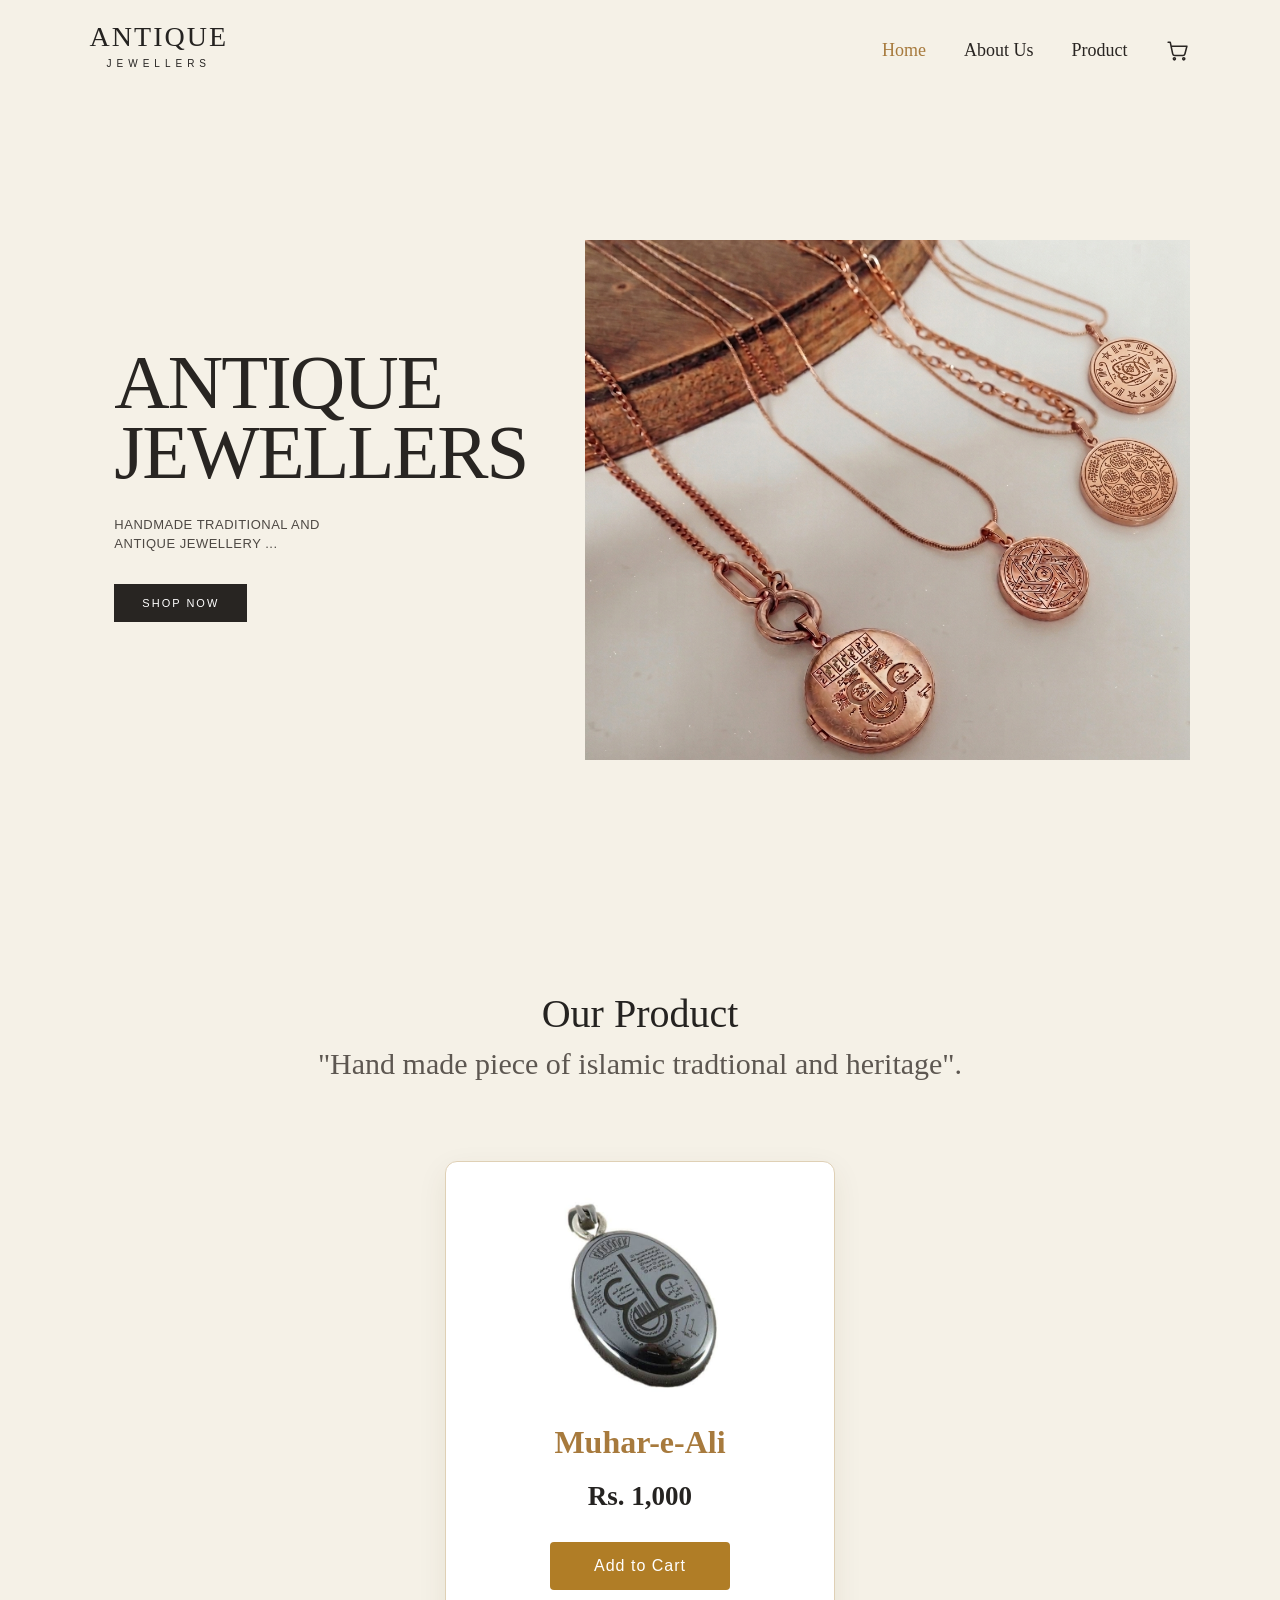
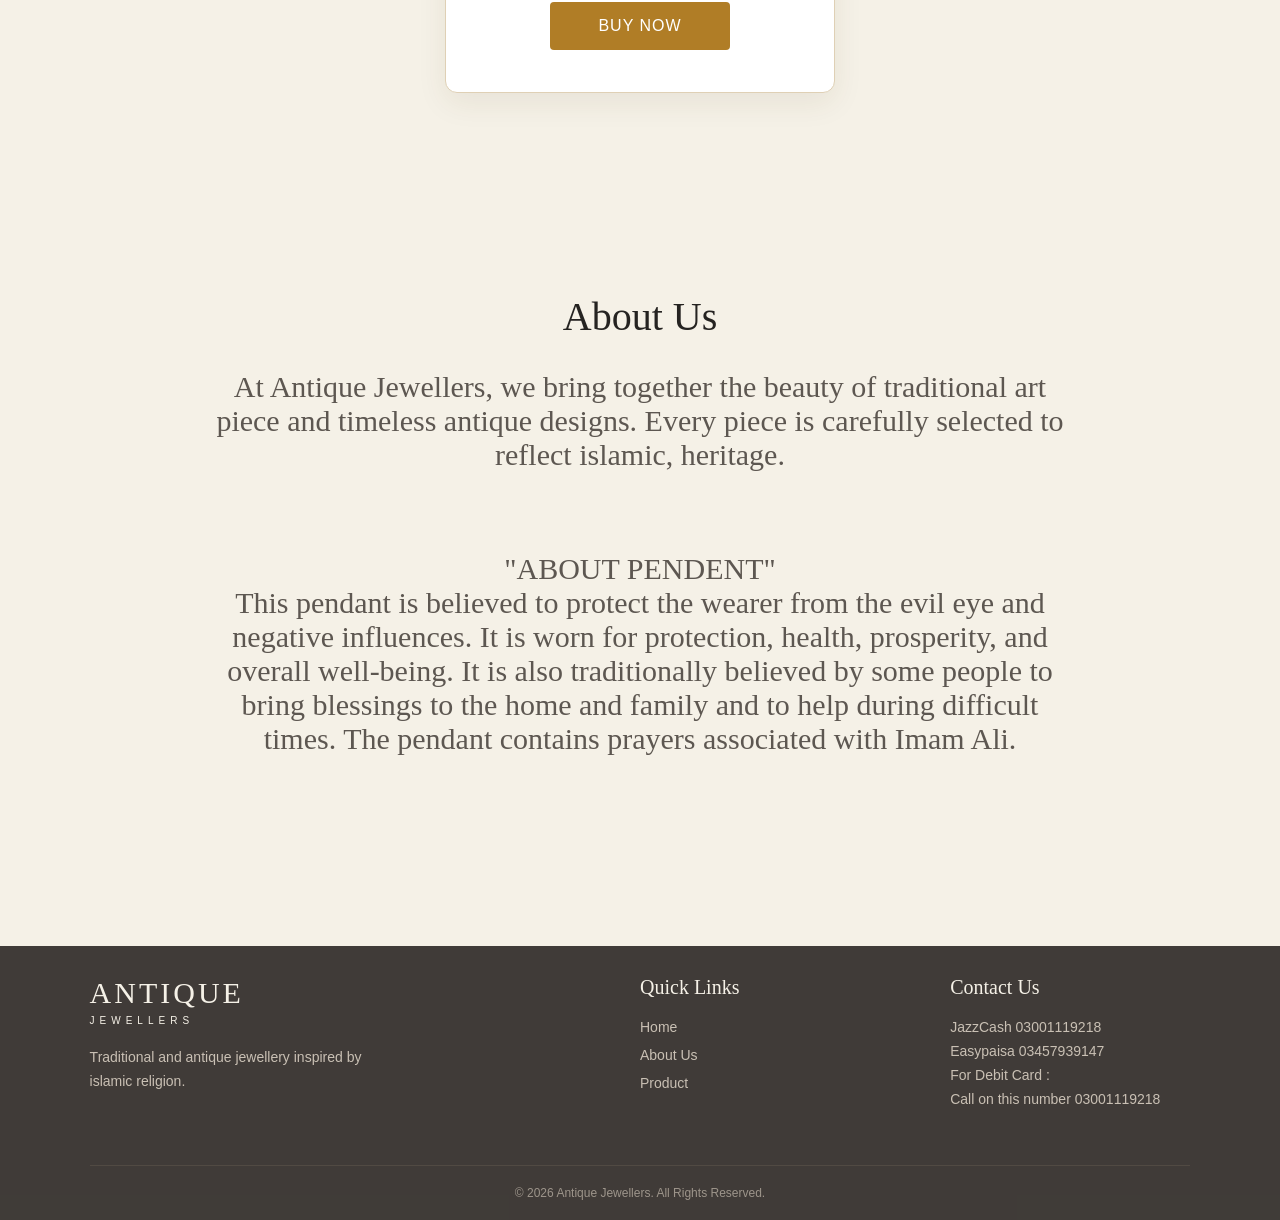
==== index.html @ 499dcda6 "Add files via upload" ====
<!doctype html>
<html lang="en">
  <head>
    <meta charset="UTF-8" />
    <meta name="viewport" content="width=device-width, initial-scale=1.0" />
    <title>Antique Jewellers</title>
    <link rel="stylesheet" href="style.css" />
  </head>
  <body>
    <section class="hero">
      <!-- Navigation -->
      <nav class="navbar">
        <a href="#" class="logo">
          ANTIQUE
          <span>JEWELLERS</span>
        </a>
        <div class="nav-links">
          <a href="#" class="active">Home</a>
          <a href="about.html">About Us</a>
          <a href="product.html">Product</a>
          <a href="#cart" class="cart" aria-label="Shopping Cart">
            <svg
              viewBox="0 0 24 24"
              width="25"
              height="25"
              fill="none"
              stroke="currentColor"
              stroke-width="1.5"
              stroke-linecap="round"
              stroke-linejoin="round"
            >
              <circle cx="9" cy="20" r="1"></circle>
              <circle cx="18" cy="20" r="1"></circle>
              <path
                d="M3 4h2l2.4 11.2a2 2 0 0 0 2 1.6h7.8a2 2 0 0 0 1.9-1.5L21 8H6"
              ></path>
            </svg>
          </a>
        </div>
      </nav>
      <!-- Hero Content -->
      <div class="hero-content">
        <div class="hero-text">
          <h1>
            ANTIQUE<br />
            JEWELLERS
          </h1>
          <p>
            HANDMADE TRADITIONAL AND<br />
            ANTIQUE JEWELLERY ...
          </p>
          <a href="#shop" class="shop-btn"> SHOP NOW </a>
        </div>
        <!-- Jewellery Image -->
        <div class="hero-image">
          <img
            src="Gemini_Generated_Image_szv0ytszv0ytszv0.jpg"
            alt="Antique Jewellery"
          />
        </div>
      </div>
    </section>
    <!-- Jewellery Collection -->
    <section class="collection" id="shop">
      <div class="collection-heading">
        <h2>Our Product</h2>
        <p>"Hand made piece of islamic tradtional and heritage".</p>
      </div>
      <div class="product-grid">
        <!-- Product Card -->
        <div class="product-card">
          <div class="product-image">
            <img
              src="WhatsApp Image 2026-09-15 at 11.49.54 AM.jpeg"
              alt="Muhar-e-Ali"
            />
          </div>
          <h3>Muhar-e-Ali</h3>
          <p class="price">Rs. 1,000</p>
          <button class="cart-btn">Add to Cart</button>
          <a href="checkout.html" class="buy-btn"> BUY NOW </a>
        </div>
      </div>
    </section>
    <!-- About us  -->
    <section id="about" class="about-section">
      <div class="about-text">
        <h2>About Us</h2>
        <p>
          At Antique Jewellers, we bring together the beauty of traditional art
          piece and timeless antique designs. Every piece is carefully selected
          to reflect islamic, heritage.
        </p>
        <p>
          "ABOUT PENDENT" <br />
          This pendant is believed to protect the wearer from the evil eye and
          negative influences. It is worn for protection, health, prosperity,
          and overall well-being. It is also traditionally believed by some
          people to bring blessings to the home and family and to help during
          difficult times. The pendant contains prayers associated with Imam
          Ali.
        </p>
      </div>
    </section>
    <footer class="footer">

    <div class="footer-content">

        <div class="footer-brand">
            <h2>ANTIQUE</h2>
            <span>JEWELLERS</span>

            <p>
                Traditional and antique jewellery
                inspired by islamic religion.
            </p>
        </div>


        <div class="footer-links">

            <h3>Quick Links</h3>

            <a href="#">Home</a>
            <a href="#about">About Us</a>
            <a href="#shop">Product</a>
            

        </div>


        <div class="footer-contact">

            <h3>Contact Us</h3>

            <p>JazzCash 03001119218</p>
            <p>Easypaisa 03457939147</p>

            <p>For Debit Card :</p>
            <p> Call on this number 03001119218</p>

        </div>

    </div>


    <div class="footer-bottom">

        <p>
            © 2026 Antique Jewellers. All Rights Reserved.
        </p>

    </div>

</footer>
  </body>
</html>
---- style.css ----
* {
    margin: 0;
    padding: 0;
    box-sizing: border-box;
}

body {
    font-family: Arial, sans-serif;
    background: #f5f1e7;
    color: #282522;
}
.hero {
    min-height: 100vh;
    width: 100%;
    background: #f5f1e7;
    padding: 0 7%;
}
/* =========================
   NAVBAR
========================= */
.navbar {
    height: 100px;
    display: flex;
    align-items: center;
    justify-content: space-between;
}
/* Logo */
.logo {
    text-decoration: none;
    color: #252321;

    font-family: Georgia, serif;
    font-size: 28px;
    letter-spacing: 2px;
    line-height: 20px;
}

.logo span {
    display: block;
    text-align: center;
    font-family: Arial, sans-serif;
    font-size: 10px;
    letter-spacing: 5px;
    margin-top: 7px;
}
/* Navigation links */
.nav-links {
    display: flex;
    align-items: center;
    gap: 38px;
}

.nav-links a {
    text-decoration: none;
    color: #292522;
    font-family: Georgia, serif;
    font-size: 18px;
    transition: 0.3s;
}

.nav-links a:hover,
.nav-links a.active {
    color: #a77a3d;
}
/* Cart */
.nav-links .cart {
    color: #292522;
    display: flex;
    align-items: center;
}

.nav-links .cart:hover {
    color: #a77a3d;
}
/* =========================
   HERO CONTENT
========================= */
.hero-content {
    min-height: calc(100vh - 100px);
    display: grid;
    grid-template-columns: 45% 55%;
    align-items: center;
}
/* Left side */
.hero-text {
    padding-left: 5%;
    padding-bottom: 30px;
}

.hero-text h1 {
    font-family: Italiana sans-serif;
    font-size: clamp(55px, 6vw, 82px);
    font-weight: normal;
    line-height: 0.9;
    letter-spacing: -2px;
    margin-bottom: 28px;
}
.hero-text p {
    font-size: 13px;
    line-height: 1.5;
    letter-spacing: 0.5px;
    color: #4e4944;
    margin-bottom: 30px;
}
/* Shop button */
.shop-btn {
    display: inline-block;
    text-decoration: none;
    background: #282522;
    color: #fff;
    padding: 13px 28px;
    font-size: 11px;
    letter-spacing: 2px;
    transition: 0.3s;
}
.shop-btn:hover {
    background: #a77a3d;
}
/* =========================
   IMAGE
========================= */

.hero-image {
    height: 520px;
    overflow: hidden;
}

.hero-image img {
    width: 100%;
    height: 100%;
    object-fit: cover;
    display: block;
}
/* =========================
   OTHER SECTIONS
========================= */

.simple-section {
    min-height: 300px;
    padding: 80px 10%;
    text-align: center;
    background: #fff;
}

.simple-section h2 {
    font-family: Georgia, serif;
    font-size: 35px;
    font-weight: normal;
    margin-bottom: 15px;
}

.simple-section p {
    color: #666;
}
/* =========================
   MOBILE
========================= */
@media (max-width: 768px) {
    .hero {
        padding: 0 5%;
    }
    .navbar {
        height: 85px;
    }
    .logo {
        font-size: 21px;
    }
    .nav-links {
        gap: 15px;
    }
    .nav-links a {
        font-size: 12px;
    }
    .nav-links .cart {
        font-size: 18px;
    }
    .hero-content {
        grid-template-columns: 1fr;
        padding-top: 30px;
    }
    .hero-text {
        padding: 40px 0;
        text-align: center;
    }
    .hero-text h1 {
        font-size: 55px;
    }
    .hero-image {
        height: 400px;
    }
}
/* =========================
   our product
========================= */

.collection {
    width: 100%;
    min-height: 750px;
    padding: 90px 5%;
    background: #f5f1e7;
    text-align: center;
}
/* Collection Heading */
.collection-heading h2 {
    font-family: Georgia, serif;
    font-size: 40px;
    font-weight: normal;
    color: #252321;
    margin-bottom: 10px;
}
.collection-heading p {
    font-family: Georgia, serif;
    font-size: 30px;
    color: #5d5751;
    margin-bottom: 80px;
}
/* Product Grid */
.product-grid {
    display: flex;
    justify-content: center;
    align-items: center;
}
/* Product Card */
.product-card {
    width: 390px;
    min-height: 500px;
    padding: 30px;
    background: #ffffff;
    border: 1px solid #dfd0b5;
    border-radius: 12px;
    box-shadow: 0 10px 30px rgba(80, 60, 30, 0.08);
    transition: 0.3s;
}
.product-card:hover {
    transform: translateY(-8px);
    box-shadow: 0 15px 35px rgba(80, 60, 30, 0.15);
}
/* Product Image */
.product-image {
    width: 100%;
    height: 230px;
    margin-bottom: 2px;
    display: flex;
    justify-content: center;
    align-items: center;
    overflow: hidden;
}
.product-image img {
    width: 100%;
    height: 100%;
    object-fit: contain;
    display: block;
}
/* Product Name */
.product-card h3 {
    font-family: Georgia, serif;
    font-size: 32px;
    color: #a77a3d;
    margin-bottom: 20px;
}
/* Price */
.product-card .price {
    font-family: Georgia, serif;
    font-size: 27px;
    font-weight: bold;
    color: #252321;
    margin-bottom: 30px;
}
/* Buttons */
.cart-btn,
.buy-btn {
    display: block;
    width: 180px;
    margin: 0 auto 12px;
    padding: 15px;
    border: none;
    background: #b07d26;
    color: white;
    font-size: 16px;
    letter-spacing: 1px;
    cursor: pointer;
    border-radius: 4px;
    transition: 0.3s;
    text-decoration: none;
    text-align: center;
}

.cart-btn:hover,
.buy-btn:hover {
    background: #292522;
}
/* Mobile */
@media (max-width: 600px) {
    .collection {
        padding: 70px 5%;
    }
    .collection-heading h2 {
        font-size: 42px;
    }
    .collection-heading p {
        font-size: 17px;
        margin-bottom: 50px;
    }
    .product-card {
        width: 100%;
        max-width: 390px;
    }
}
/* =========================
   ABOUT US
========================= */

.about-section {
    width: 100%;
    padding: 110px 8%;
    background: #f5f1e7;
    text-align: center;
}

.about-text {
    max-width: 850px;
    margin: 0 auto;
}
.about-text h2 {
    font-family: Georgia, serif;
    font-size: 40px;
    font-weight: normal;
    color: #252321;
    margin-bottom: 10px;
    margin-bottom: 30px;
}
.about-text p:not(.about-small-title) {
    font-family: Georgia, serif;
    font-size: 30px;
    color: #5d5751;
    margin-bottom: 80px;
}

.footer {
    background:#292522e2;
    color: #f5f1e7;
    padding: 30px 7% 20px;
}

.footer-content {
    max-width: 1200px;
    margin: auto;
    display: grid;
    grid-template-columns: 2fr 1fr 1fr;
    gap: 70px;
}

.footer-brand h2 {
    font-family: Georgia, serif;
    font-size: 30px;
    font-weight: normal;
    letter-spacing: 3px;
}

.footer-brand span {
    display: block;
    font-size: 10px;
    letter-spacing: 5px;
    margin-top: 5px;
}

.footer-brand p {
    max-width: 300px;
    margin-top: 20px;
    color: #c9c0b4;
    line-height: 1.7;
    font-size: 14px;
}

.footer h3 {
    font-family: Georgia, serif;
    font-size: 20px;
    font-weight: normal;
    margin-bottom: 20px;
}

.footer-links a {
    display: block;
    color: #c9c0b4;
    text-decoration: none;
    margin-bottom: 12px;
    font-size: 14px;
}

.footer-links a:hover {
    color: #a77a3d;
}

.footer-contact p {
    color: #c9c0b4;
    font-size: 14px;
    margin-bottom: 8px;
}

.footer-bottom {
    max-width: 1200px;
    margin: 50px auto 0;
    padding-top: 20px;
    border-top: 1px solid #514a43;
    text-align: center;
}

.footer-bottom p {
    color: #9d958b;
    font-size: 12px;
}


/* Mobile */

@media (max-width: 700px) {

    .footer-content {
        grid-template-columns: 1fr;
        gap: 40px;
    }

    .footer {
        padding: 50px 7% 20px;
    }

}
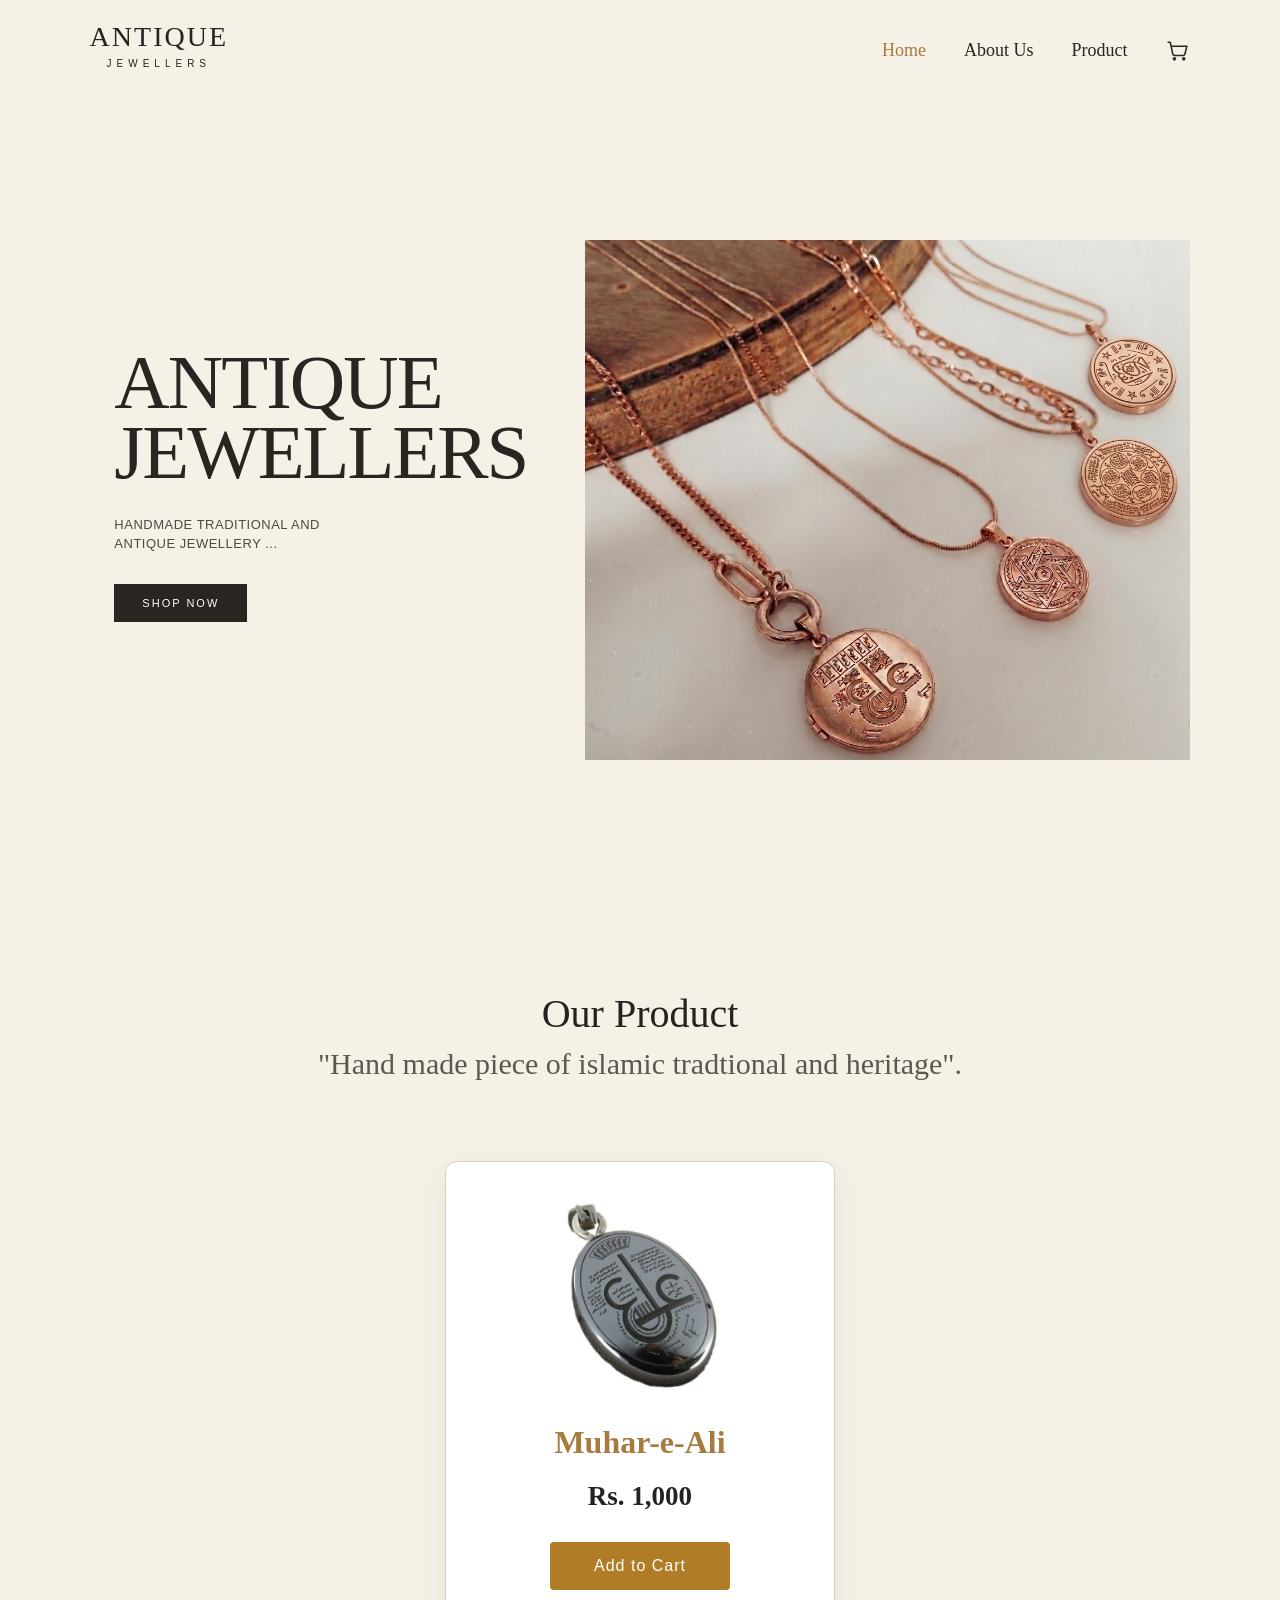
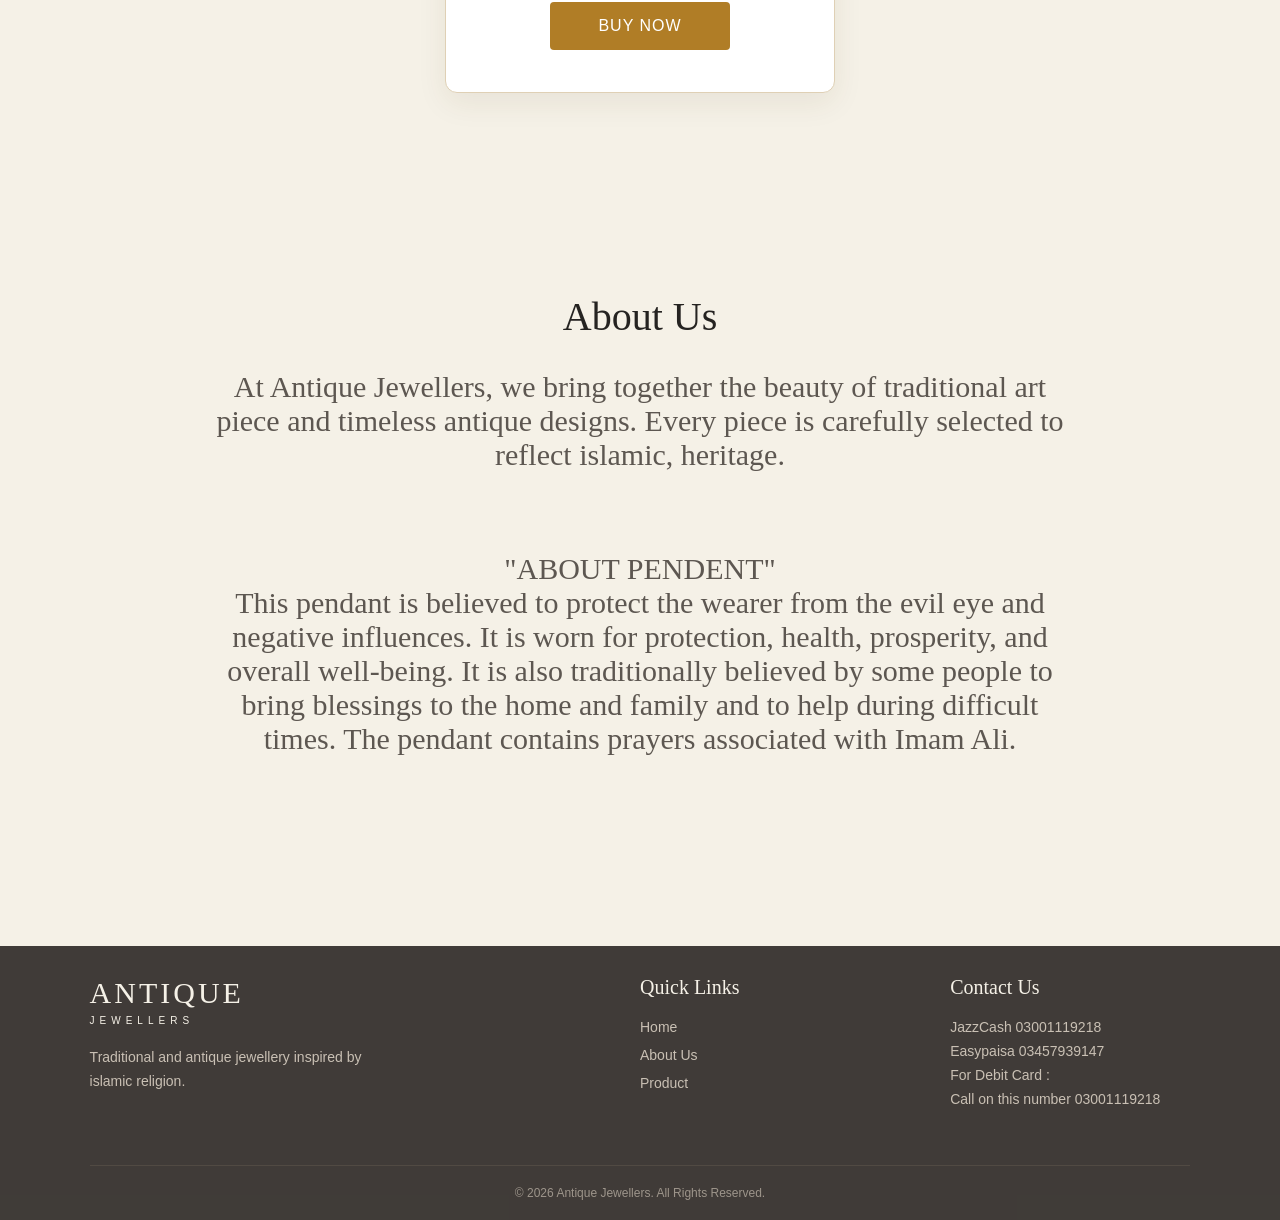
==== commit c3b4cc27: "Update index.html" ====
--- a/index.html
+++ b/index.html
@@ -54,7 +54,7 @@
         <!-- Jewellery Image -->
         <div class="hero-image">
           <img
-            src="Gemini_Generated_Image_szv0ytszv0ytszv0.jpg"
+            src="Gemini_Generated_Image_szv0ytszv0ytszv0-compressed.jpg"
             alt="Antique Jewellery"
           />
         </div>
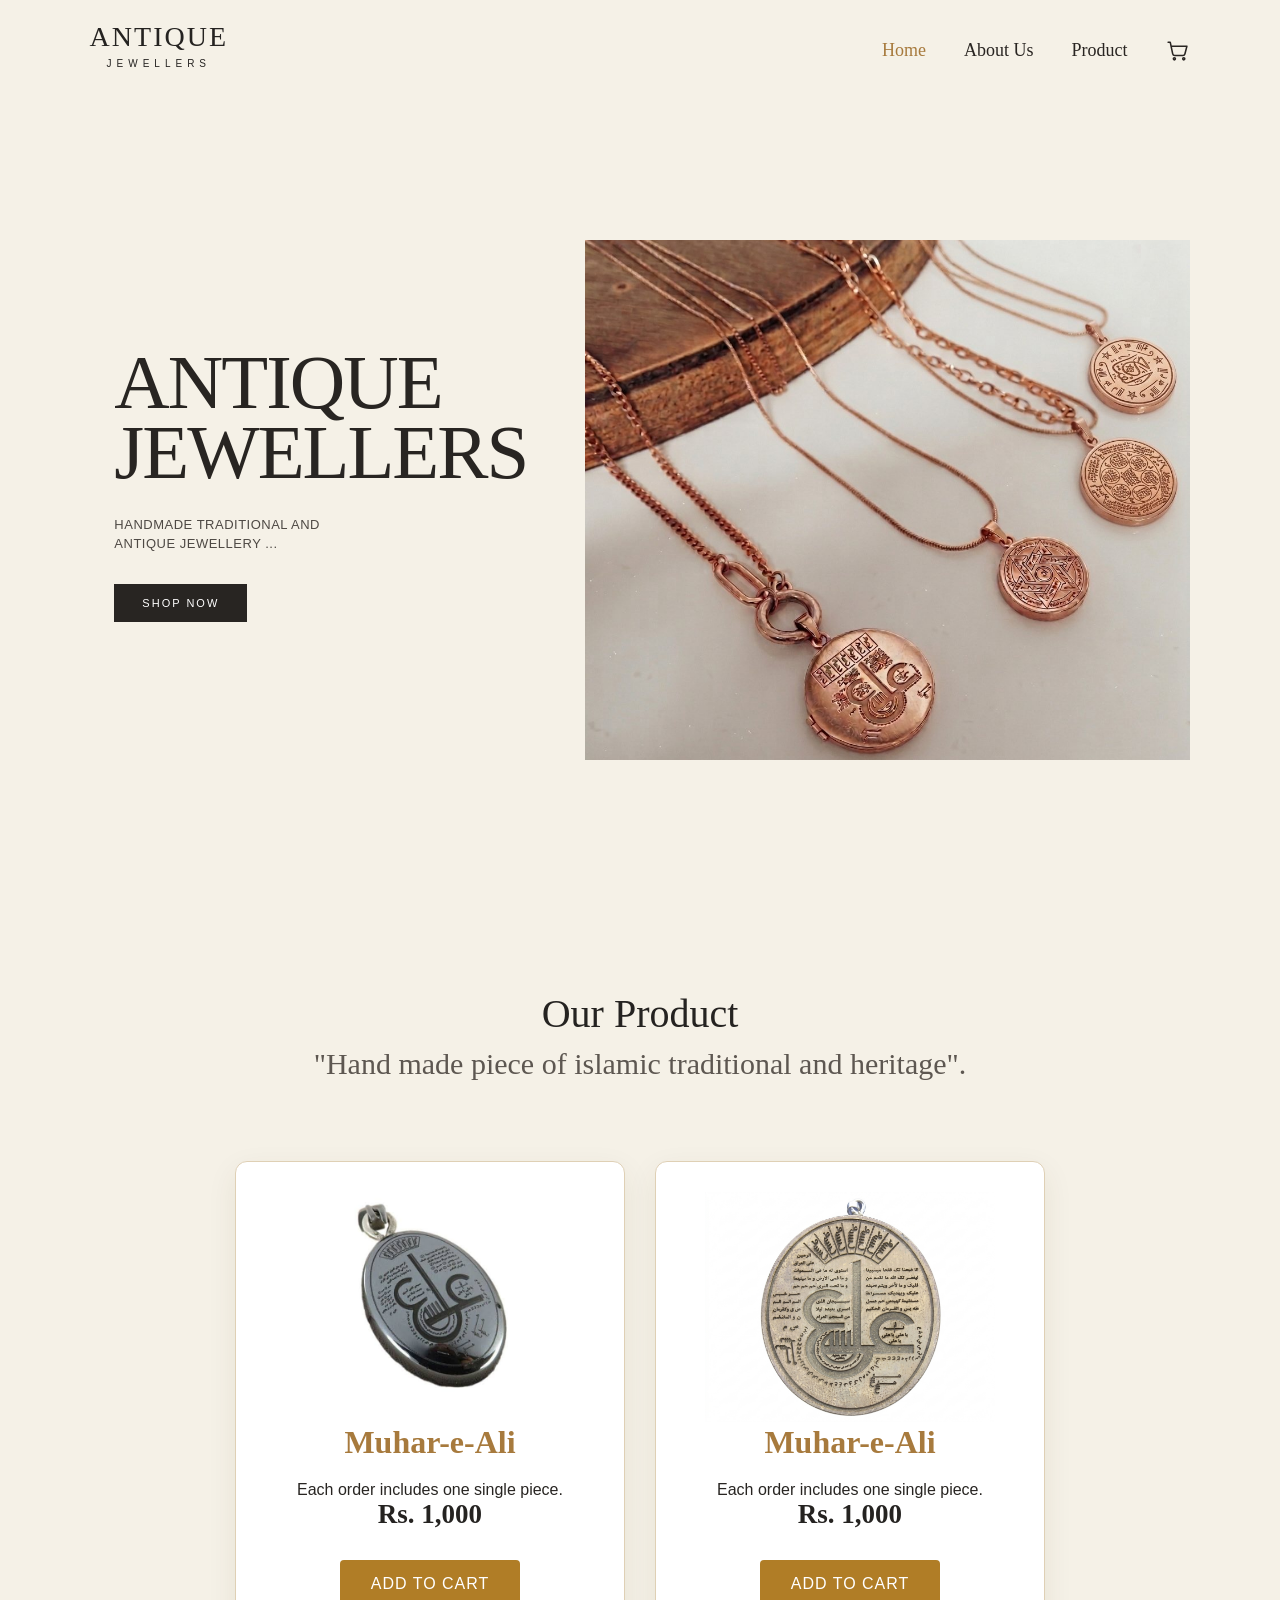
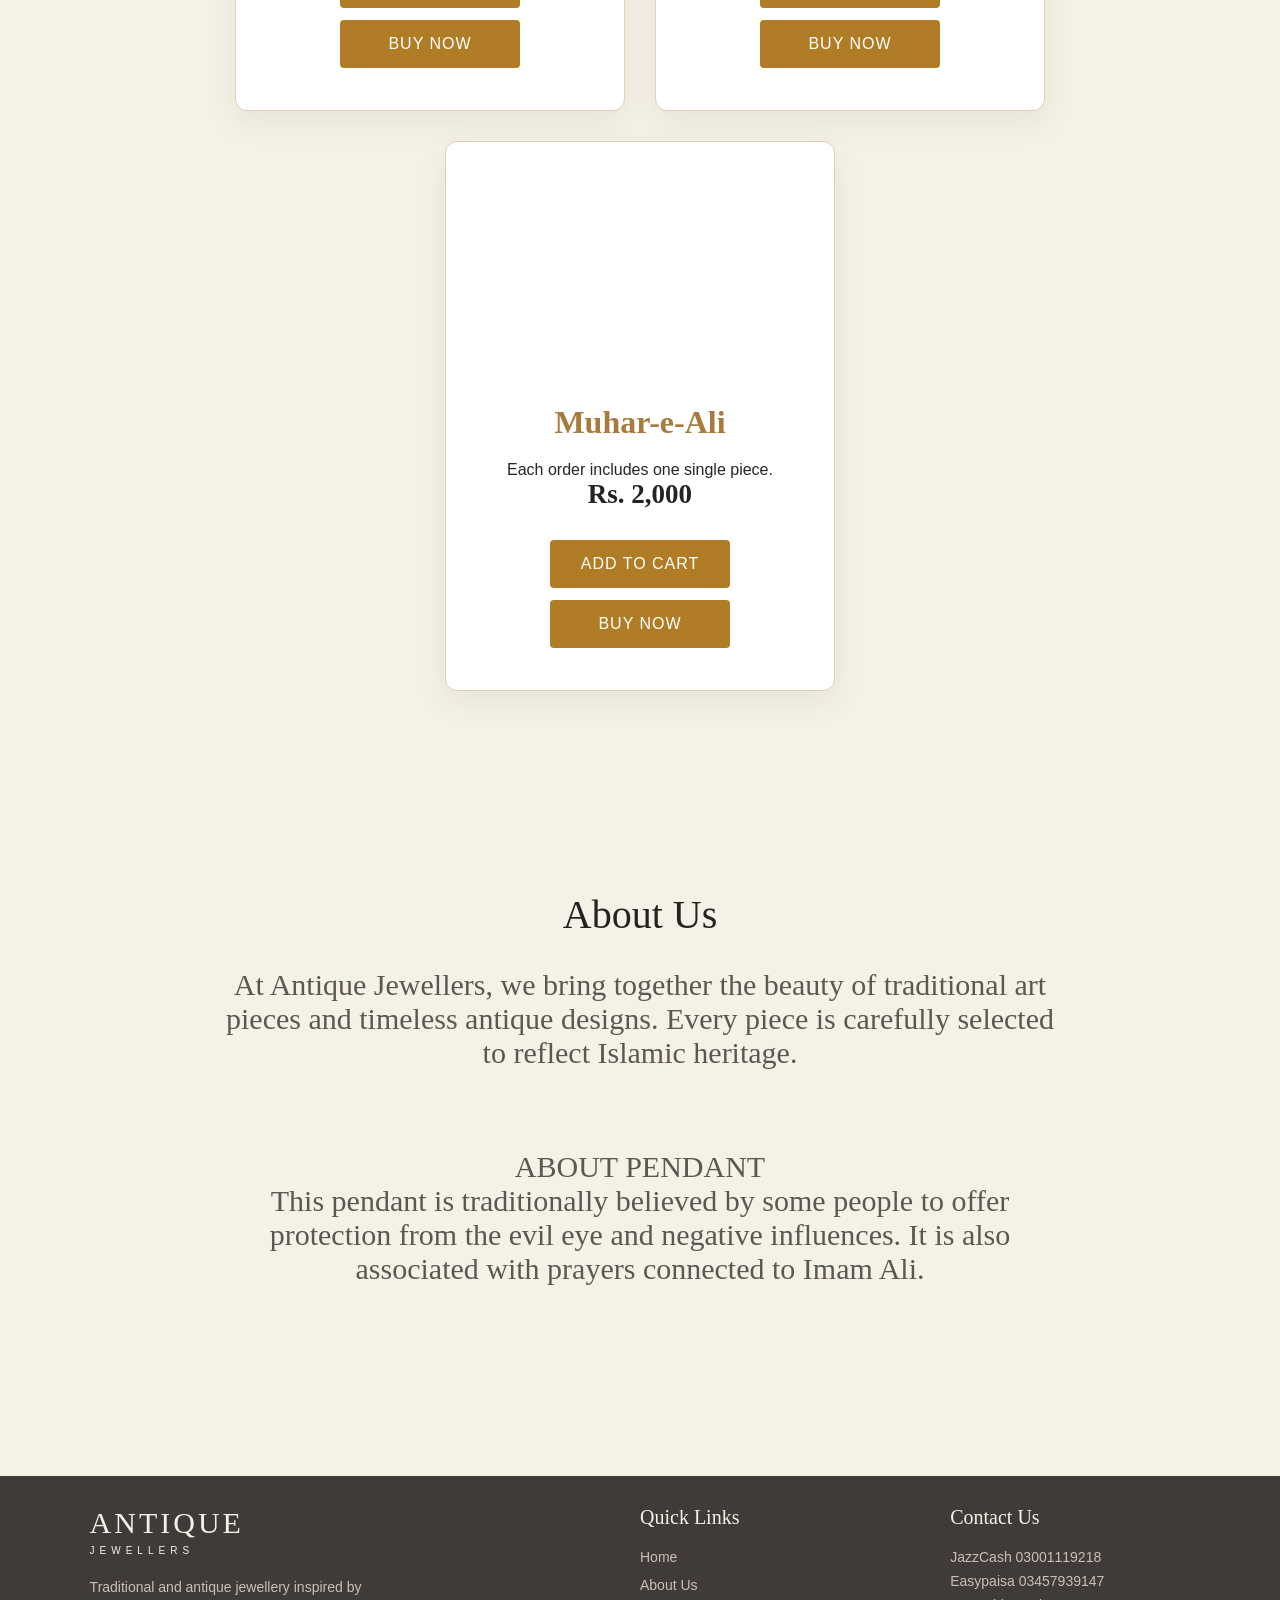
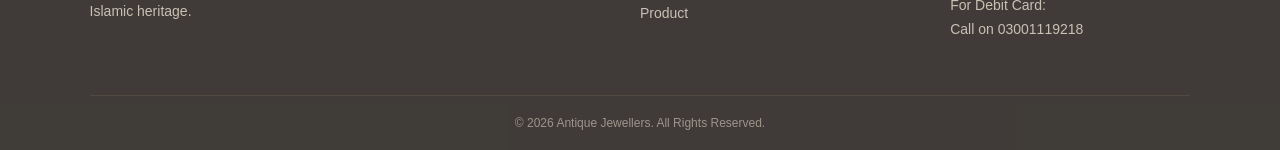
==== commit 831f7fd1: "Updated Antique Jewellers Website" ====
--- a/index.html
+++ b/index.html
@@ -1,157 +1,428 @@
-<!doctype html>
-<html lang="en">
-  <head>
-    <meta charset="UTF-8" />
-    <meta name="viewport" content="width=device-width, initial-scale=1.0" />
-    <title>Antique Jewellers</title>
-    <link rel="stylesheet" href="style.css" />
-  </head>
-  <body>
-    <section class="hero">
-      <!-- Navigation -->
-      <nav class="navbar">
-        <a href="#" class="logo">
-          ANTIQUE
-          <span>JEWELLERS</span>
-        </a>
-        <div class="nav-links">
-          <a href="#" class="active">Home</a>
-          <a href="about.html">About Us</a>
-          <a href="product.html">Product</a>
-          <a href="#cart" class="cart" aria-label="Shopping Cart">
-            <svg
-              viewBox="0 0 24 24"
-              width="25"
-              height="25"
-              fill="none"
-              stroke="currentColor"
-              stroke-width="1.5"
-              stroke-linecap="round"
-              stroke-linejoin="round"
-            >
-              <circle cx="9" cy="20" r="1"></circle>
-              <circle cx="18" cy="20" r="1"></circle>
-              <path
-                d="M3 4h2l2.4 11.2a2 2 0 0 0 2 1.6h7.8a2 2 0 0 0 1.9-1.5L21 8H6"
-              ></path>
-            </svg>
-          </a>
-        </div>
-      </nav>
-      <!-- Hero Content -->
-      <div class="hero-content">
-        <div class="hero-text">
-          <h1>
-            ANTIQUE<br />
-            JEWELLERS
-          </h1>
-          <p>
-            HANDMADE TRADITIONAL AND<br />
-            ANTIQUE JEWELLERY ...
-          </p>
-          <a href="#shop" class="shop-btn"> SHOP NOW </a>
-        </div>
-        <!-- Jewellery Image -->
-        <div class="hero-image">
-          <img
-            src="Gemini_Generated_Image_szv0ytszv0ytszv0-compressed.jpg"
-            alt="Antique Jewellery"
-          />
-        </div>
-      </div>
-    </section>
-    <!-- Jewellery Collection -->
-    <section class="collection" id="shop">
-      <div class="collection-heading">
-        <h2>Our Product</h2>
-        <p>"Hand made piece of islamic tradtional and heritage".</p>
-      </div>
-      <div class="product-grid">
-        <!-- Product Card -->
-        <div class="product-card">
-          <div class="product-image">
-            <img
-              src="WhatsApp Image 2026-09-15 at 11.49.54 AM.jpeg"
-              alt="Muhar-e-Ali"
-            />
-          </div>
-          <h3>Muhar-e-Ali</h3>
-          <p class="price">Rs. 1,000</p>
-          <button class="cart-btn">Add to Cart</button>
-          <a href="checkout.html" class="buy-btn"> BUY NOW </a>
-        </div>
-      </div>
-    </section>
-    <!-- About us  -->
-    <section id="about" class="about-section">
-      <div class="about-text">
-        <h2>About Us</h2>
-        <p>
-          At Antique Jewellers, we bring together the beauty of traditional art
-          piece and timeless antique designs. Every piece is carefully selected
-          to reflect islamic, heritage.
-        </p>
-        <p>
-          "ABOUT PENDENT" <br />
-          This pendant is believed to protect the wearer from the evil eye and
-          negative influences. It is worn for protection, health, prosperity,
-          and overall well-being. It is also traditionally believed by some
-          people to bring blessings to the home and family and to help during
-          difficult times. The pendant contains prayers associated with Imam
-          Ali.
-        </p>
-      </div>
-    </section>
-    <footer class="footer">
-
-    <div class="footer-content">
-
-        <div class="footer-brand">
-            <h2>ANTIQUE</h2>
-            <span>JEWELLERS</span>
-
-            <p>
-                Traditional and antique jewellery
-                inspired by islamic religion.
-            </p>
-        </div>
-
-
-        <div class="footer-links">
-
-            <h3>Quick Links</h3>
-
-            <a href="#">Home</a>
-            <a href="#about">About Us</a>
-            <a href="#shop">Product</a>
-            
-
-        </div>
-
-
-        <div class="footer-contact">
-
-            <h3>Contact Us</h3>
-
-            <p>JazzCash 03001119218</p>
-            <p>Easypaisa 03457939147</p>
-
-            <p>For Debit Card :</p>
-            <p> Call on this number 03001119218</p>
-
-        </div>
-
-    </div>
-
-
-    <div class="footer-bottom">
-
-        <p>
-            © 2026 Antique Jewellers. All Rights Reserved.
-        </p>
-
-    </div>
-
-</footer>
-  </body>
-</html>
+<!DOCTYPE html>
+<html lang="en">
+
+<head>
+    <meta charset="UTF-8">
+    <meta name="viewport" content="width=device-width, initial-scale=1.0">
+
+    <title>Antique Jewellers</title>
+
+    <meta name="description" content="Antique Jewellers offers traditional and antique jewellery, including the elegant Muhar-e-Ali pendant.">
+
+    <link rel="stylesheet" href="style.css">
+</head>
+
+<body>
+
+<section class="hero">
+
+    <!-- Navigation -->
+
+    <nav class="navbar">
+
+        <a href="#" class="logo">
+            ANTIQUE
+            <span>JEWELLERS</span>
+        </a>
+
+        <div class="nav-links">
+
+            <a href="#" class="active">Home</a>
+
+            <a href="about.html">About Us</a>
+
+            <a href="product.html">Product</a>
+
+            <a href="Cart.html" class="cart" aria-label="Shopping Cart">
+
+                <svg
+                    viewBox="0 0 24 24"
+                    width="25"
+                    height="25"
+                    fill="none"
+                    stroke="currentColor"
+                    stroke-width="1.5"
+                    stroke-linecap="round"
+                    stroke-linejoin="round">
+
+                    <circle cx="9" cy="20" r="1"></circle>
+
+                    <circle cx="18" cy="20" r="1"></circle>
+
+                    <path d="M3 4h2l2.4 11.2a2 2 0 0 0 2 1.6h7.8a2 2 0 0 0 1.9-1.5L21 8H6"></path>
+
+                </svg>
+
+            </a>
+
+        </div>
+
+    </nav>
+
+
+    <!-- Hero Content -->
+
+    <div class="hero-content">
+
+        <div class="hero-text">
+
+            <h1>
+                ANTIQUE<br>
+                JEWELLERS
+            </h1>
+
+            <p>
+                HANDMADE TRADITIONAL AND<br>
+                ANTIQUE JEWELLERY ...
+            </p>
+
+            <a href="#shop" class="shop-btn">SHOP NOW</a>
+
+        </div>
+
+
+        <div class="hero-image">
+
+            <img
+                src="Gemini_Generated_Image_szv0ytszv0ytszv0-compressed.jpg"
+                alt="Antique Jewellery">
+
+        </div>
+
+    </div>
+
+</section>
+
+
+<!-- Jewellery Collection -->
+
+<section class="collection" id="shop">
+
+    <div class="collection-heading">
+
+        <h2>Our Product</h2>
+
+        <p>"Hand made piece of islamic traditional and heritage".</p>
+
+    </div>
+
+
+    <div class="product-grid">
+
+
+        <!-- Product 1 -->
+
+        <div class="product-card">
+
+            <div class="product-image">
+
+                <img
+                    src="1 product img.jpeg"
+                    alt="Muhar-e-Ali Design 1">
+
+            </div>
+
+            <h3>Muhar-e-Ali</h3>
+
+            <p>Each order includes one single piece.</p>
+
+            <p class="price">Rs. 1,000</p>
+
+            <button
+                class="cart-btn"
+                onclick="addToCart('muhar1')">
+
+                ADD TO CART
+
+            </button>
+
+            <button
+                class="buy-btn"
+                onclick="buyNow('muhar1')">
+
+                BUY NOW
+
+            </button>
+
+        </div>
+
+
+        <!-- Product 2 -->
+
+        <div class="product-card">
+
+            <div class="product-image">
+
+                <img
+                    src="2 product img.jpg"
+                    alt="Muhar-e-Ali Design 2">
+
+            </div>
+
+            <h3>Muhar-e-Ali</h3>
+
+            <p>Each order includes one single piece.</p>
+
+            <p class="price">Rs. 1,000</p>
+
+            <button
+                class="cart-btn"
+                onclick="addToCart('muhar2')">
+
+                ADD TO CART
+
+            </button>
+
+            <button
+                class="buy-btn"
+                onclick="buyNow('muhar2')">
+
+                BUY NOW
+
+            </button>
+
+        </div>
+
+
+        <!-- Product 3 -->
+
+        <div class="product-card">
+
+            <div class="product-video-box">
+
+                <video
+                    class="product-video"
+                    src="Video Product.mp4"
+                    autoplay
+                    muted
+                    loop
+                    playsinline>
+                </video>
+
+            </div>
+
+            <h3>Muhar-e-Ali</h3>
+
+            <p>Each order includes one single piece.</p>
+
+            <p class="price">Rs. 2,000</p>
+
+            <button
+                class="cart-btn"
+                onclick="addToCart('muhar3')">
+
+                ADD TO CART
+
+            </button>
+
+            <button
+                class="buy-btn"
+                onclick="buyNow('muhar3')">
+
+                BUY NOW
+
+            </button>
+
+        </div>
+
+
+    </div>
+
+</section>
+
+
+<!-- About Us -->
+
+<section id="about" class="about-section">
+
+    <div class="about-text">
+
+        <h2>About Us</h2>
+
+        <p>
+            At Antique Jewellers, we bring together the beauty of traditional art
+            pieces and timeless antique designs. Every piece is carefully selected
+            to reflect Islamic heritage.
+        </p>
+
+        <p>
+
+            ABOUT PENDANT<br>
+
+            This pendant is traditionally believed by some people to offer
+            protection from the evil eye and negative influences. It is also
+            associated with prayers connected to Imam Ali.
+
+        </p>
+
+    </div>
+
+</section>
+
+
+<!-- Footer -->
+
+<footer class="footer">
+
+    <div class="footer-content">
+
+        <div class="footer-brand">
+
+            <h2>ANTIQUE</h2>
+
+            <span>JEWELLERS</span>
+
+            <p>
+                Traditional and antique jewellery
+                inspired by Islamic heritage.
+            </p>
+
+        </div>
+
+
+        <div class="footer-links">
+
+            <h3>Quick Links</h3>
+
+            <a href="#">Home</a>
+
+            <a href="#about">About Us</a>
+
+            <a href="#shop">Product</a>
+
+        </div>
+
+
+        <div class="footer-contact">
+
+            <h3>Contact Us</h3>
+
+            <p>JazzCash 03001119218</p>
+
+            <p>Easypaisa 03457939147</p>
+
+            <p>For Debit Card:</p>
+
+            <p>Call on 03001119218</p>
+
+        </div>
+
+    </div>
+
+
+    <div class="footer-bottom">
+
+        <p>
+            © 2026 Antique Jewellers. All Rights Reserved.
+        </p>
+
+    </div>
+
+</footer>
+
+
+<script>
+
+// Product information
+
+const products = {
+
+    muhar1: {
+        id: "muhar1",
+        name: "Muhar-e-Ali",
+        design: "Design 1",
+        price: 1000
+    },
+
+    muhar2: {
+        id: "muhar2",
+        name: "Muhar-e-Ali",
+        design: "Design 2",
+        price: 1000
+    },
+
+    muhar3: {
+        id: "muhar3",
+        name: "Muhar-e-Ali",
+        design: "Video Product",
+        price: 2000
+    }
+
+};
+
+
+// Add to Cart
+
+function addToCart(productId) {
+
+    let cart = JSON.parse(localStorage.getItem("cart")) || [];
+
+    const product = products[productId];
+
+    const existingProduct = cart.find(item => item.id === productId);
+
+    if (existingProduct) {
+
+        existingProduct.quantity += 1;
+
+    } else {
+
+        cart.push({
+
+            ...product,
+
+            quantity: 1
+
+        });
+
+    }
+
+    localStorage.setItem("cart", JSON.stringify(cart));
+
+    showCartMessage("Product added to your cart successfully!");
+
+}
+
+
+// Buy Now
+
+function buyNow(productId) {
+
+    const product = products[productId];
+
+    const cart = [{
+
+        ...product,
+
+        quantity: 1
+
+    }];
+
+    localStorage.setItem("cart", JSON.stringify(cart));
+
+    window.location.href = "checkout.html";
+
+}
+function showCartMessage(message) {
+    const oldMessage = document.querySelector(".cart-toast");
+
+    if (oldMessage) {
+        oldMessage.remove();
+    }
+
+    const toast = document.createElement("div");
+    toast.className = "cart-toast";
+    toast.innerHTML = "✓ " + message;
+
+    document.body.appendChild(toast);
+
+    setTimeout(() => {
+        toast.classList.add("hide");
+        setTimeout(() => toast.remove(), 400);
+    }, 2500);
+}
+</script>
+
+
+</body>
+</html>
--- a/style.css
+++ b/style.css
@@ -1,427 +1,469 @@
-* {
-    margin: 0;
-    padding: 0;
-    box-sizing: border-box;
-}
-
-body {
-    font-family: Arial, sans-serif;
-    background: #f5f1e7;
-    color: #282522;
-}
-.hero {
-    min-height: 100vh;
-    width: 100%;
-    background: #f5f1e7;
-    padding: 0 7%;
-}
-/* =========================
-   NAVBAR
-========================= */
-.navbar {
-    height: 100px;
-    display: flex;
-    align-items: center;
-    justify-content: space-between;
-}
-/* Logo */
-.logo {
-    text-decoration: none;
-    color: #252321;
-
-    font-family: Georgia, serif;
-    font-size: 28px;
-    letter-spacing: 2px;
-    line-height: 20px;
-}
-
-.logo span {
-    display: block;
-    text-align: center;
-    font-family: Arial, sans-serif;
-    font-size: 10px;
-    letter-spacing: 5px;
-    margin-top: 7px;
-}
-/* Navigation links */
-.nav-links {
-    display: flex;
-    align-items: center;
-    gap: 38px;
-}
-
-.nav-links a {
-    text-decoration: none;
-    color: #292522;
-    font-family: Georgia, serif;
-    font-size: 18px;
-    transition: 0.3s;
-}
-
-.nav-links a:hover,
-.nav-links a.active {
-    color: #a77a3d;
-}
-/* Cart */
-.nav-links .cart {
-    color: #292522;
-    display: flex;
-    align-items: center;
-}
-
-.nav-links .cart:hover {
-    color: #a77a3d;
-}
-/* =========================
-   HERO CONTENT
-========================= */
-.hero-content {
-    min-height: calc(100vh - 100px);
-    display: grid;
-    grid-template-columns: 45% 55%;
-    align-items: center;
-}
-/* Left side */
-.hero-text {
-    padding-left: 5%;
-    padding-bottom: 30px;
-}
-
-.hero-text h1 {
-    font-family: Italiana sans-serif;
-    font-size: clamp(55px, 6vw, 82px);
-    font-weight: normal;
-    line-height: 0.9;
-    letter-spacing: -2px;
-    margin-bottom: 28px;
-}
-.hero-text p {
-    font-size: 13px;
-    line-height: 1.5;
-    letter-spacing: 0.5px;
-    color: #4e4944;
-    margin-bottom: 30px;
-}
-/* Shop button */
-.shop-btn {
-    display: inline-block;
-    text-decoration: none;
-    background: #282522;
-    color: #fff;
-    padding: 13px 28px;
-    font-size: 11px;
-    letter-spacing: 2px;
-    transition: 0.3s;
-}
-.shop-btn:hover {
-    background: #a77a3d;
-}
-/* =========================
-   IMAGE
-========================= */
-
-.hero-image {
-    height: 520px;
-    overflow: hidden;
-}
-
-.hero-image img {
-    width: 100%;
-    height: 100%;
-    object-fit: cover;
-    display: block;
-}
-/* =========================
-   OTHER SECTIONS
-========================= */
-
-.simple-section {
-    min-height: 300px;
-    padding: 80px 10%;
-    text-align: center;
-    background: #fff;
-}
-
-.simple-section h2 {
-    font-family: Georgia, serif;
-    font-size: 35px;
-    font-weight: normal;
-    margin-bottom: 15px;
-}
-
-.simple-section p {
-    color: #666;
-}
-/* =========================
-   MOBILE
-========================= */
-@media (max-width: 768px) {
-    .hero {
-        padding: 0 5%;
-    }
-    .navbar {
-        height: 85px;
-    }
-    .logo {
-        font-size: 21px;
-    }
-    .nav-links {
-        gap: 15px;
-    }
-    .nav-links a {
-        font-size: 12px;
-    }
-    .nav-links .cart {
-        font-size: 18px;
-    }
-    .hero-content {
-        grid-template-columns: 1fr;
-        padding-top: 30px;
-    }
-    .hero-text {
-        padding: 40px 0;
-        text-align: center;
-    }
-    .hero-text h1 {
-        font-size: 55px;
-    }
-    .hero-image {
-        height: 400px;
-    }
-}
-/* =========================
-   our product
-========================= */
-
-.collection {
-    width: 100%;
-    min-height: 750px;
-    padding: 90px 5%;
-    background: #f5f1e7;
-    text-align: center;
-}
-/* Collection Heading */
-.collection-heading h2 {
-    font-family: Georgia, serif;
-    font-size: 40px;
-    font-weight: normal;
-    color: #252321;
-    margin-bottom: 10px;
-}
-.collection-heading p {
-    font-family: Georgia, serif;
-    font-size: 30px;
-    color: #5d5751;
-    margin-bottom: 80px;
-}
-/* Product Grid */
-.product-grid {
-    display: flex;
-    justify-content: center;
-    align-items: center;
-}
-/* Product Card */
-.product-card {
-    width: 390px;
-    min-height: 500px;
-    padding: 30px;
-    background: #ffffff;
-    border: 1px solid #dfd0b5;
-    border-radius: 12px;
-    box-shadow: 0 10px 30px rgba(80, 60, 30, 0.08);
-    transition: 0.3s;
-}
-.product-card:hover {
-    transform: translateY(-8px);
-    box-shadow: 0 15px 35px rgba(80, 60, 30, 0.15);
-}
-/* Product Image */
-.product-image {
-    width: 100%;
-    height: 230px;
-    margin-bottom: 2px;
-    display: flex;
-    justify-content: center;
-    align-items: center;
-    overflow: hidden;
-}
-.product-image img {
-    width: 100%;
-    height: 100%;
-    object-fit: contain;
-    display: block;
-}
-/* Product Name */
-.product-card h3 {
-    font-family: Georgia, serif;
-    font-size: 32px;
-    color: #a77a3d;
-    margin-bottom: 20px;
-}
-/* Price */
-.product-card .price {
-    font-family: Georgia, serif;
-    font-size: 27px;
-    font-weight: bold;
-    color: #252321;
-    margin-bottom: 30px;
-}
-/* Buttons */
-.cart-btn,
-.buy-btn {
-    display: block;
-    width: 180px;
-    margin: 0 auto 12px;
-    padding: 15px;
-    border: none;
-    background: #b07d26;
-    color: white;
-    font-size: 16px;
-    letter-spacing: 1px;
-    cursor: pointer;
-    border-radius: 4px;
-    transition: 0.3s;
-    text-decoration: none;
-    text-align: center;
-}
-
-.cart-btn:hover,
-.buy-btn:hover {
-    background: #292522;
-}
-/* Mobile */
-@media (max-width: 600px) {
-    .collection {
-        padding: 70px 5%;
-    }
-    .collection-heading h2 {
-        font-size: 42px;
-    }
-    .collection-heading p {
-        font-size: 17px;
-        margin-bottom: 50px;
-    }
-    .product-card {
-        width: 100%;
-        max-width: 390px;
-    }
-}
-/* =========================
-   ABOUT US
-========================= */
-
-.about-section {
-    width: 100%;
-    padding: 110px 8%;
-    background: #f5f1e7;
-    text-align: center;
-}
-
-.about-text {
-    max-width: 850px;
-    margin: 0 auto;
-}
-.about-text h2 {
-    font-family: Georgia, serif;
-    font-size: 40px;
-    font-weight: normal;
-    color: #252321;
-    margin-bottom: 10px;
-    margin-bottom: 30px;
-}
-.about-text p:not(.about-small-title) {
-    font-family: Georgia, serif;
-    font-size: 30px;
-    color: #5d5751;
-    margin-bottom: 80px;
-}
-
-.footer {
-    background:#292522e2;
-    color: #f5f1e7;
-    padding: 30px 7% 20px;
-}
-
-.footer-content {
-    max-width: 1200px;
-    margin: auto;
-    display: grid;
-    grid-template-columns: 2fr 1fr 1fr;
-    gap: 70px;
-}
-
-.footer-brand h2 {
-    font-family: Georgia, serif;
-    font-size: 30px;
-    font-weight: normal;
-    letter-spacing: 3px;
-}
-
-.footer-brand span {
-    display: block;
-    font-size: 10px;
-    letter-spacing: 5px;
-    margin-top: 5px;
-}
-
-.footer-brand p {
-    max-width: 300px;
-    margin-top: 20px;
-    color: #c9c0b4;
-    line-height: 1.7;
-    font-size: 14px;
-}
-
-.footer h3 {
-    font-family: Georgia, serif;
-    font-size: 20px;
-    font-weight: normal;
-    margin-bottom: 20px;
-}
-
-.footer-links a {
-    display: block;
-    color: #c9c0b4;
-    text-decoration: none;
-    margin-bottom: 12px;
-    font-size: 14px;
-}
-
-.footer-links a:hover {
-    color: #a77a3d;
-}
-
-.footer-contact p {
-    color: #c9c0b4;
-    font-size: 14px;
-    margin-bottom: 8px;
-}
-
-.footer-bottom {
-    max-width: 1200px;
-    margin: 50px auto 0;
-    padding-top: 20px;
-    border-top: 1px solid #514a43;
-    text-align: center;
-}
-
-.footer-bottom p {
-    color: #9d958b;
-    font-size: 12px;
-}
-
-
-/* Mobile */
-
-@media (max-width: 700px) {
-
-    .footer-content {
-        grid-template-columns: 1fr;
-        gap: 40px;
-    }
-
-    .footer {
-        padding: 50px 7% 20px;
-    }
-
-}
+* {
+    margin: 0;
+    padding: 0;
+    box-sizing: border-box;
+}
+
+body {
+    font-family: Arial, sans-serif;
+    background: #f5f1e7;
+    color: #282522;
+}
+.hero {
+    min-height: 100vh;
+    width: 100%;
+    background: #f5f1e7;
+    padding: 0 7%;
+}
+/* =========================
+   NAVBAR
+========================= */
+.navbar {
+    height: 100px;
+    display: flex;
+    align-items: center;
+    justify-content: space-between;
+}
+/* Logo */
+.logo {
+    text-decoration: none;
+    color: #252321;
+
+    font-family: Georgia, serif;
+    font-size: 28px;
+    letter-spacing: 2px;
+    line-height: 20px;
+}
+
+.logo span {
+    display: block;
+    text-align: center;
+    font-family: Arial, sans-serif;
+    font-size: 10px;
+    letter-spacing: 5px;
+    margin-top: 7px;
+}
+/* Navigation links */
+.nav-links {
+    display: flex;
+    align-items: center;
+    gap: 38px;
+}
+
+.nav-links a {
+    text-decoration: none;
+    color: #292522;
+    font-family: Georgia, serif;
+    font-size: 18px;
+    transition: 0.3s;
+}
+
+.nav-links a:hover,
+.nav-links a.active {
+    color: #a77a3d;
+}
+/* Cart */
+.nav-links .cart {
+    color: #292522;
+    display: flex;
+    align-items: center;
+}
+
+.nav-links .cart:hover {
+    color: #a77a3d;
+}
+/* =========================
+   HERO CONTENT
+========================= */
+.hero-content {
+    min-height: calc(100vh - 100px);
+    display: grid;
+    grid-template-columns: 45% 55%;
+    align-items: center;
+}
+/* Left side */
+.hero-text {
+    padding-left: 5%;
+    padding-bottom: 30px;
+}
+
+.hero-text h1 {
+    font-family: Italiana sans-serif;
+    font-size: clamp(55px, 6vw, 82px);
+    font-weight: normal;
+    line-height: 0.9;
+    letter-spacing: -2px;
+    margin-bottom: 28px;
+}
+.hero-text p {
+    font-size: 13px;
+    line-height: 1.5;
+    letter-spacing: 0.5px;
+    color: #4e4944;
+    margin-bottom: 30px;
+}
+/* Shop button */
+.shop-btn {
+    display: inline-block;
+    text-decoration: none;
+    background: #282522;
+    color: #fff;
+    padding: 13px 28px;
+    font-size: 11px;
+    letter-spacing: 2px;
+    transition: 0.3s;
+}
+.shop-btn:hover {
+    background: #a77a3d;
+}
+/* =========================
+   IMAGE
+========================= */
+
+.hero-image {
+    height: 520px;
+    overflow: hidden;
+}
+
+.hero-image img {
+    width: 100%;
+    height: 100%;
+    object-fit: cover;
+    display: block;
+}
+/* =========================
+   OTHER SECTIONS
+========================= */
+
+.simple-section {
+    min-height: 300px;
+    padding: 80px 10%;
+    text-align: center;
+    background: #fff;
+}
+
+.simple-section h2 {
+    font-family: Georgia, serif;
+    font-size: 35px;
+    font-weight: normal;
+    margin-bottom: 15px;
+}
+
+.simple-section p {
+    color: #666;
+}
+/* =========================
+   MOBILE
+========================= */
+@media (max-width: 768px) {
+    .hero {
+        padding: 0 5%;
+    }
+    .navbar {
+        height: 85px;
+    }
+    .logo {
+        font-size: 21px;
+    }
+    .nav-links {
+        gap: 15px;
+    }
+    .nav-links a {
+        font-size: 12px;
+    }
+    .nav-links .cart {
+        font-size: 18px;
+    }
+    .hero-content {
+        grid-template-columns: 1fr;
+        padding-top: 30px;
+    }
+    .hero-text {
+        padding: 40px 0;
+        text-align: center;
+    }
+    .hero-text h1 {
+        font-size: 55px;
+    }
+    .hero-image {
+        height: 400px;
+    }
+}
+/* =========================
+   our product
+========================= */
+
+.collection {
+    width: 100%;
+    min-height: 750px;
+    padding: 90px 5%;
+    background: #f5f1e7;
+    text-align: center;
+}
+/* Collection Heading */
+.collection-heading h2 {
+    font-family: Georgia, serif;
+    font-size: 40px;
+    font-weight: normal;
+    color: #252321;
+    margin-bottom: 10px;
+}
+.collection-heading p {
+    font-family: Georgia, serif;
+    font-size: 30px;
+    color: #5d5751;
+    margin-bottom: 80px;
+}
+/* Product Grid */
+.product-grid {
+    display: flex;
+    justify-content: center;
+    align-items: flex-start;
+    gap: 30px;
+    flex-wrap: wrap;
+}
+/* Product Card */
+.product-card {
+    width: 390px;
+    min-height: 500px;
+    padding: 30px;
+    background: #ffffff;
+    border: 1px solid #dfd0b5;
+    border-radius: 12px;
+    box-shadow: 0 10px 30px rgba(80, 60, 30, 0.08);
+    transition: 0.3s;
+}
+.product-card:hover {
+    transform: translateY(-8px);
+    box-shadow: 0 15px 35px rgba(80, 60, 30, 0.15);
+}
+/* Product Image */
+.product-image {
+    width: 100%;
+    height: 230px;
+    margin-bottom: 2px;
+    display: flex;
+    justify-content: center;
+    align-items: center;
+    overflow: hidden;
+}
+.product-image img {
+    width: 100%;
+    height: 100%;
+    object-fit: contain;
+    display: block;
+}
+.product-video-box {
+    width: 100%;
+    height: 230px;
+    margin-bottom: 2px;
+    display: flex;
+    justify-content: center;
+    align-items: center;
+    overflow: hidden;
+}
+
+.product-video {
+    width: 100%;
+    height: 100%;
+    object-fit: cover;
+    object-position: center;
+    transform: scale(2.3);
+    display: block;
+}
+/* Product Name */
+.product-card h3 {
+    font-family: Georgia, serif;
+    font-size: 32px;
+    color: #a77a3d;
+    margin-bottom: 20px;
+}
+/* Price */
+.product-card .price {
+    font-family: Georgia, serif;
+    font-size: 27px;
+    font-weight: bold;
+    color: #252321;
+    margin-bottom: 30px;
+}
+/* Buttons */
+.cart-btn,
+.buy-btn {
+    display: block;
+    width: 180px;
+    margin: 0 auto 12px;
+    padding: 15px;
+    border: none;
+    background: #b07d26;
+    color: white;
+    font-size: 16px;
+    letter-spacing: 1px;
+    cursor: pointer;
+    border-radius: 4px;
+    transition: 0.3s;
+    text-decoration: none;
+    text-align: center;
+}
+
+.cart-btn:hover,
+.buy-btn:hover {
+    background: #292522;
+}
+/* Mobile */
+@media (max-width: 600px) {
+    .collection {
+        padding: 70px 5%;
+    }
+    .collection-heading h2 {
+        font-size: 42px;
+    }
+    .collection-heading p {
+        font-size: 17px;
+        margin-bottom: 50px;
+    }
+    .product-card {
+        width: 100%;
+        max-width: 390px;
+    }
+}
+/* =========================
+   ABOUT US
+========================= */
+
+.about-section {
+    width: 100%;
+    padding: 110px 8%;
+    background: #f5f1e7;
+    text-align: center;
+}
+
+.about-text {
+    max-width: 850px;
+    margin: 0 auto;
+}
+.about-text h2 {
+    font-family: Georgia, serif;
+    font-size: 40px;
+    font-weight: normal;
+    color: #252321;
+    margin-bottom: 10px;
+    margin-bottom: 30px;
+}
+.about-text p:not(.about-small-title) {
+    font-family: Georgia, serif;
+    font-size: 30px;
+    color: #5d5751;
+    margin-bottom: 80px;
+}
+
+.footer {
+    background:#292522e2;
+    color: #f5f1e7;
+    padding: 30px 7% 20px;
+}
+
+.footer-content {
+    max-width: 1200px;
+    margin: auto;
+    display: grid;
+    grid-template-columns: 2fr 1fr 1fr;
+    gap: 70px;
+}
+
+.footer-brand h2 {
+    font-family: Georgia, serif;
+    font-size: 30px;
+    font-weight: normal;
+    letter-spacing: 3px;
+}
+
+.footer-brand span {
+    display: block;
+    font-size: 10px;
+    letter-spacing: 5px;
+    margin-top: 5px;
+}
+
+.footer-brand p {
+    max-width: 300px;
+    margin-top: 20px;
+    color: #c9c0b4;
+    line-height: 1.7;
+    font-size: 14px;
+}
+
+.footer h3 {
+    font-family: Georgia, serif;
+    font-size: 20px;
+    font-weight: normal;
+    margin-bottom: 20px;
+}
+
+.footer-links a {
+    display: block;
+    color: #c9c0b4;
+    text-decoration: none;
+    margin-bottom: 12px;
+    font-size: 14px;
+}
+
+.footer-links a:hover {
+    color: #a77a3d;
+}
+
+.footer-contact p {
+    color: #c9c0b4;
+    font-size: 14px;
+    margin-bottom: 8px;
+}
+
+.footer-bottom {
+    max-width: 1200px;
+    margin: 50px auto 0;
+    padding-top: 20px;
+    border-top: 1px solid #514a43;
+    text-align: center;
+}
+
+.footer-bottom p {
+    color: #9d958b;
+    font-size: 12px;
+}
+
+
+/* Mobile */
+
+@media (max-width: 700px) {
+
+    .footer-content {
+        grid-template-columns: 1fr;
+        gap: 40px;
+    }
+
+    .footer {
+        padding: 50px 7% 20px;
+    }
+
+}
+.cart-toast {
+    position: fixed;
+    top: 25px;
+    right: 25px;
+    background: #30200f;
+    color: #f5dfad;
+    padding: 16px 28px;
+    border: 1px solid #c6a15b;
+    border-radius: 8px;
+    font-family: Georgia, serif;
+    font-size: 16px;
+    box-shadow: 0 5px 20px rgba(0,0,0,0.2);
+    z-index: 9999;
+    opacity: 1;
+    transform: translateY(0);
+    transition: all 0.4s ease;
+}
+
+.cart-toast.hide {
+    opacity: 0;
+    transform: translateY(-15px);
+}
